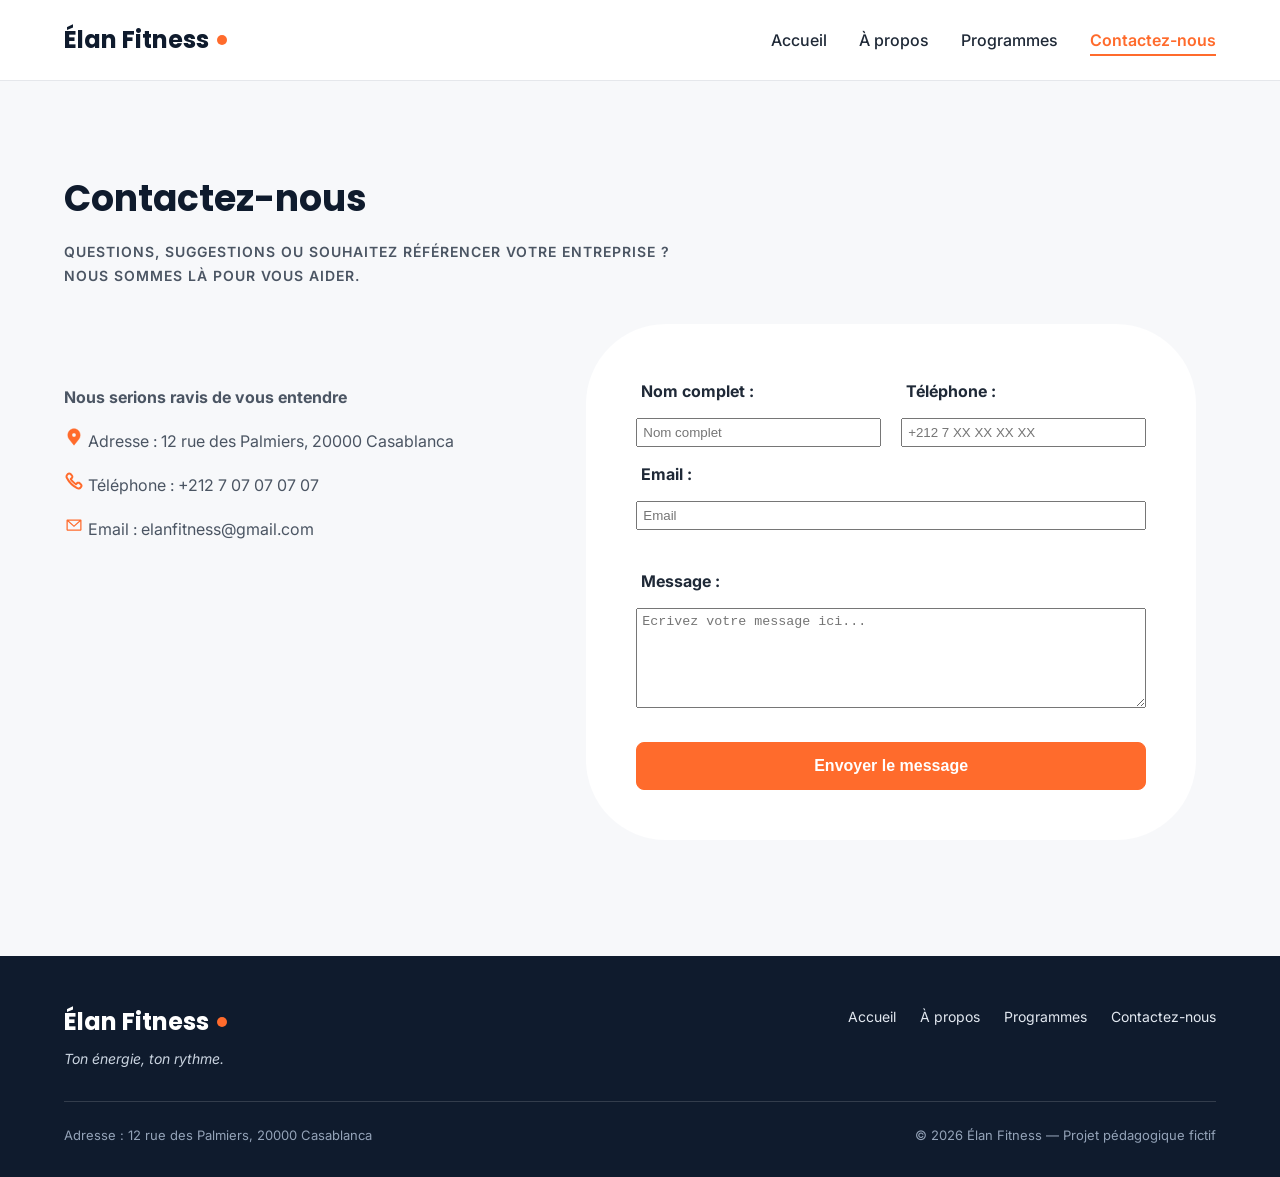
==== contact.html @ 9fa4dff3 "Ameliorer la page Contact" ====
<!DOCTYPE html>
<html lang="en">
<head>
    <meta charset="UTF-8">
    <meta name="viewport" content="width=device-width, initial-scale=1.0">
    <title>Élan Fitness | Salle de sport à Casablanca</title>

  <link rel="preconnect" href="https://fonts.googleapis.com">
  <link rel="preconnect" href="https://fonts.gstatic.com" crossorigin>
  <link href="https://fonts.googleapis.com/css2?family=Inter:wght@400;500;600&family=Poppins:wght@600;700;800&display=swap" rel="stylesheet">

  <link rel="stylesheet" href="style.css">
</head>
<body>
    <header class="en-tete">
    <div class="conteneur en-tete-contenu">
      <a href="#accueil" class="logo">Élan Fitness</a>

      <nav aria-label="Navigation principale">
        <ul class="menu">
          <li><a href="./index.html">Accueil</a></li>
          <li><a href="./propos.html" >À propos</a></li>
          <li><a href="./programmes.html">Programmes</a></li>
          <li><a href="./contact.html"class="lien-actif">Contactez-nous</a></li>
        </ul>
      </nav>
    </div>
   
  </header>
   <section id="contact" class="section">
        <div class="conteneur apropos-contenu">

        <div class="apropos-texte">
          <h2>Contactez-nous</h2>
          <p class="sur-titre">Questions, suggestions ou souhaitez référencer votre entreprise ? <br>Nous sommes là pour vous aider.</p>
          <div class="flex">
          <div class="gauche">
          <p><strong>Nous serions ravis de vous entendre</strong></p>
          <p><svg  viewBox="-1.76 -1.76 19.52 19.52" fill="none" xmlns="http://www.w3.org/2000/svg" stroke="#FF6B2C" stroke-width="0.46399999999999997"><g id="SVGRepo_bgCarrier" stroke-width="0"></g><g id="SVGRepo_tracerCarrier" stroke-linecap="round" stroke-linejoin="round" stroke="#FF6B2CCCCCCC" stroke-width="0.032"></g><g id="SVGRepo_iconCarrier"> <path fill-rule="evenodd" clip-rule="evenodd" d="M3.37892 10.2236L8 16L12.6211 10.2236C13.5137 9.10788 14 7.72154 14 6.29266V6C14 2.68629 11.3137 0 8 0C4.68629 0 2 2.68629 2 6V6.29266C2 7.72154 2.4863 9.10788 3.37892 10.2236ZM8 8C9.10457 8 10 7.10457 10 6C10 4.89543 9.10457 4 8 4C6.89543 4 6 4.89543 6 6C6 7.10457 6.89543 8 8 8Z" fill="#FF6B2C"></path> </g></svg> Adresse : 12 rue des Palmiers, 20000 Casablanca</p>
          <p><svg viewBox="0 0 24.00 24.00" fill="none" xmlns="http://www.w3.org/2000/svg" stroke="#FF6B2C"><g id="SVGRepo_bgCarrier" stroke-width="0"></g><g id="SVGRepo_tracerCarrier" stroke-linecap="round" stroke-linejoin="round"></g><g id="SVGRepo_iconCarrier"> <path d="M14.3308 15.9402L15.6608 14.6101C15.8655 14.403 16.1092 14.2384 16.3778 14.1262C16.6465 14.014 16.9347 13.9563 17.2258 13.9563C17.517 13.9563 17.8052 14.014 18.0739 14.1262C18.3425 14.2384 18.5862 14.403 18.7908 14.6101L20.3508 16.1702C20.5579 16.3748 20.7224 16.6183 20.8346 16.887C20.9468 17.1556 21.0046 17.444 21.0046 17.7351C21.0046 18.0263 20.9468 18.3146 20.8346 18.5833C20.7224 18.8519 20.5579 19.0954 20.3508 19.3L19.6408 20.02C19.1516 20.514 18.5189 20.841 17.8329 20.9541C17.1469 21.0672 16.4427 20.9609 15.8208 20.6501C10.4691 17.8952 6.11008 13.5396 3.35083 8.19019C3.03976 7.56761 2.93414 6.86242 3.04914 6.17603C3.16414 5.48963 3.49384 4.85731 3.99085 4.37012L4.70081 3.65015C5.11674 3.23673 5.67937 3.00464 6.26581 3.00464C6.85225 3.00464 7.41488 3.23673 7.83081 3.65015L9.40082 5.22021C9.81424 5.63615 10.0463 6.19871 10.0463 6.78516C10.0463 7.3716 9.81424 7.93416 9.40082 8.3501L8.0708 9.68018C8.95021 10.8697 9.91617 11.9926 10.9608 13.04C11.9994 14.0804 13.116 15.04 14.3008 15.9102L14.3308 15.9402Z" stroke="#FF6B2C" stroke-width="2.4" stroke-linecap="round" stroke-linejoin="round"></path> </g></svg> Téléphone : +212 7 07 07 07 07</p>
          <p><svg  viewBox="0 0 24 24" fill="none" xmlns="http://www.w3.org/2000/svg" stroke="#FF6B2C" stroke-width="0.00024000000000000003"><g id="SVGRepo_bgCarrier" stroke-width="0"></g><g id="SVGRepo_tracerCarrier" stroke-linecap="round" stroke-linejoin="round"></g><g id="SVGRepo_iconCarrier"> <path fill-rule="evenodd" clip-rule="evenodd" d="M3.75 5.25L3 6V18L3.75 18.75H20.25L21 18V6L20.25 5.25H3.75ZM4.5 7.6955V17.25H19.5V7.69525L11.9999 14.5136L4.5 7.6955ZM18.3099 6.75H5.68986L11.9999 12.4864L18.3099 6.75Z" fill="#FF6B2C"></path> </g></svg> Email : elanfitness@gmail.com</p>
          </div>
          <div class="droite">
          <form>
        <div class="formuleM"> 
        
        <div class="ligne">

            <div>
        <label for="nom">Nom complet :</label>
        <input id="nom" type="text" placeholder="Nom complet" required>
          </div>

            <div>
        <label for="tele">Téléphone :</label>
        <input id="tele" type="tel" placeholder="+212 7 XX XX XX XX">
             </div>

          </div>

        <label for="eml">Email :</label>
        <input id="eml" type="email" placeholder="Email"><br>
        
        <label for="msg">Message :</label>
        <textarea id="msg" type="text" placeholder="Ecrivez votre message ici... "></textarea><br>
        
          <button class="bouton bouton-principal">Envoyer le message</button>
        
                
        </div>
        </form> 
        </div>
        </div>
                
          

    </section>

  <footer class="pied-de-page">
    <div class="conteneur">

      <div class="pied-haut">
        <div>
          <p class="logo logo-clair">Élan Fitness</p>
          <p class="slogan">Ton énergie, ton rythme.</p>
        </div>

        <nav aria-label="Navigation du pied de page">
          <ul class="menu menu-pied">
            <li><a href="./index.html">Accueil</a></li>
            <li><a href="./propos.html">À propos</a></li>
            <li><a href="./programmes.html">Programmes</a></li>
            <li><a href="./contact.html">Contactez-nous</a></li>
          </ul>
        </nav>
      </div>

      <div class="pied-bas">
        <p>Adresse : 12 rue des Palmiers, 20000 Casablanca</p>
        <p>&copy; 2026 Élan Fitness — Projet pédagogique fictif</p>
      </div>

    </div>
  </footer>

</body>
</html>
---- style.css ----
* {
  box-sizing: border-box;
  margin: 0;
  padding: 0;
}

html {
  scroll-behavior: smooth;
}

body {
  font-family: 'Inter', Arial, sans-serif;
  font-size: 16px;
  line-height: 1.5;
  color: #1F2937;
  background-color: #F7F8FA;
}

h1, h2, h3, h4 {
  font-family: 'Poppins', Arial, sans-serif;
  color: #0F1B2D;
}

a {
  color: inherit;
  text-decoration: none;
}

ul {
  list-style: none;
}

img {
  display: block;
  max-width: 100%;
}

a:focus-visible,
button:focus-visible {
  outline: 3px solid #FF6B2C;
  outline-offset: 2px;
}

svg{
  height: 20px;
}

.conteneur {
  width: 100%;
  max-width: 1200px;
  margin: 0 auto;
  padding: 0 24px;
}

.section {
  padding: 96px 0;
}

.section-blanche {
  background-color: #FFFFFF;
  border-top: 1px solid #E5E7EB;
  border-bottom: 1px solid #E5E7EB;
}

.section-titre {
  max-width: 640px;
  margin: 0 auto 64px;
  text-align: center;
}

.section-titre h2 {
  font-size: 32px;
  margin-bottom: 16px;
}

.section-titre h3 {
  font-size: 26px;
  margin-bottom: 12px;
}

.section-titre p {
  color: #4B5563;
}

.sur-titre {
  font-size: 14px;
  font-weight: 600;
  color: #FF6B2C;
  text-transform: uppercase;
  letter-spacing: 1px;
  margin-bottom: 12px;
}

.bouton {
  display: inline-block;
  padding: 14px 28px;
  border-radius: 8px;
  font-size: 16px;
  font-weight: 600;
  text-align: center;
  cursor: pointer;
}

.bouton-principal {
  background-color: #FF6B2C;
  border: 1px solid #FF6B2C;
  color: #FFFFFF;
}

.bouton-principal:hover {
  background-color: #F05817;
}

.bouton-secondaire {
  background-color: #FFFFFF;
  border: 1px solid #0F1B2D;
  color: #0F1B2D;
}

.bouton-secondaire:hover {
  background-color: #F3F4F6;
}

.cartes {
  display: flex;
  gap: 24px;
}

.carte {
  flex: 1;
  background-color: #FFFFFF;
  border: 1px solid #E5E7EB;
  border-radius: 12px;
  box-shadow: 0 1px 3px rgba(15, 27, 45, 0.08);
}

.icone {
  width: 48px;
  height: 48px;
  background-color: #FFF0EA;
  border-radius: 8px;
  display: flex;
  align-items: center;
  justify-content: center;
}

.icone img {
  width: 24px;
  height: 24px;
}

.icone-petite {
  width: 32px;
  height: 32px;
  border-radius: 50%;
}

.icone-petite img {
  width: 16px;
  height: 16px;
}

.en-tete {
  position: sticky;
  top: 0;
  z-index: 10;
  background-color: #FFFFFF;
  border-bottom: 1px solid #E5E7EB;
}

.en-tete-contenu {
  height: 80px;
  display: flex;
  align-items: center;
  justify-content: space-between;
}

.logo {
  display: flex;
  align-items: center;
  font-family: 'Poppins', Arial, sans-serif;
  font-size: 24px;
  font-weight: 700;
  color: #0F1B2D;
}

.logo::after {
  content: "";
  width: 10px;
  height: 10px;
  margin-left: 8px;
  background-color: #FF6B2C;
  border-radius: 50%;
}

.menu {
  display: flex;
  gap: 32px;
}

.menu a {
  font-weight: 500;
  padding-bottom: 4px;
  border-bottom: 2px solid transparent;
}

.menu a:hover {
  color: #FF6B2C;
}

.menu .lien-actif {
  color: #FF6B2C;
  font-weight: 600;
  border-bottom-color: #FF6B2C;
}

.hero {
  padding: 64px 0 96px;
}

.hero-contenu {
  display: flex;
  align-items: center;
  gap: 32px;
}

.hero-texte {
  flex: 7;
}

.hero-texte h1 {
  font-size: 48px;
  font-weight: 800;
  line-height: 1.2;
  margin-bottom: 24px;
}

.hero-description {
  max-width: 520px;
  font-size: 18px;
  line-height: 1.6;
  color: #4B5563;
  margin-bottom: 32px;
}

.boutons {
  display: flex;
  flex-wrap: wrap;
  gap: 16px;
}

.hero-image {
  flex: 5;
  min-width: 0;
  height: 400px;
  object-fit: cover;
  border-radius: 16px;
  border: 1px solid #E5E7EB;
  box-shadow: 0 10px 25px rgba(15, 27, 45, 0.15);
}

.chiffres {
  display: flex;
  margin-top: 64px;
  padding: 32px;
  background-color: #FFFFFF;
  border: 1px solid #E5E7EB;
  border-radius: 12px;
  box-shadow: 0 1px 3px rgba(15, 27, 45, 0.08);
}

.chiffre {
  flex: 1;
  text-align: center;
  font-weight: 500;
  color: #0F1B2D;
}

.chiffre + .chiffre {
  border-left: 1px solid #E5E7EB;
}

.chiffre-nombre {
  font-family: 'Poppins', Arial, sans-serif;
  font-size: 36px;
  font-weight: 800;
  color: #FF6B2C;
}

.carte-avantage {
  padding: 24px;
  background-color: #F7F8FA;
  box-shadow: none;
}

.carte-avantage .icone {
  margin-bottom: 20px;
}

.carte-avantage h3 {
  font-size: 20px;
  margin-bottom: 8px;
}

.carte-avantage p {
  color: #4B5563;
  line-height: 1.6;
}

.apropos-contenu {
  display: flex;
  align-items: center;
  gap: 64px;
}

.apropos-texte {
  flex: 7;
}

.apropos-texte h2 {
  font-size: 36px;
  line-height: 1.2;
  margin-bottom: 20px;
}

.apropos-texte p {
  color: #4B5563;
  line-height: 1.7;
  margin-bottom: 16px;
}

.valeurs {
  display: flex;
  gap: 16px;
  margin-top: 32px;
}

.valeur {
  flex: 1;
  display: flex;
  align-items: center;
  gap: 12px;
  padding: 12px 16px;
  background-color: #FFFFFF;
  border: 1px solid #E5E7EB;
  border-radius: 12px;
  font-family: 'Poppins', Arial, sans-serif;
  font-size: 14px;
  font-weight: 600;
  color: #0F1B2D;
}

.apropos-image {
  flex: 5;
  min-width: 0;
  height: 360px;
  object-fit: cover;
  border-radius: 16px;
  box-shadow: 0 10px 25px rgba(15, 27, 45, 0.15);
}

.carte-programme {
  display: flex;
  flex-direction: column;
  overflow: hidden;
}

.carte-programme > img {
  width: 100%;
  height: 200px;
  object-fit: cover;
}

.programme-corps {
  flex: 1;
  display: flex;
  flex-direction: column;
  padding: 20px;
}

.programme-corps h3 {
  font-size: 20px;
  margin-bottom: 8px;
}

.programme-corps p {
  font-size: 15px;
  color: #4B5563;
}

.etiquette {
  align-self: flex-start;
  padding: 4px 10px;
  margin-bottom: 12px;
  border-radius: 6px;
  font-size: 12px;
  font-weight: 600;
}

.etiquette-orange {
  background-color: #FFEDE5;
  color: #C2410C;
}

.etiquette-bleue {
  background-color: #DBEAFE;
  color: #1D4ED8;
}

.etiquette-verte {
  background-color: #D1FAE5;
  color: #047857;
}

.programme-corps .duree {
  display: flex;
  align-items: center;
  gap: 8px;
  margin-top: auto;
  padding-top: 16px;
  border-top: 1px solid #E5E7EB;
  font-size: 13px;
  font-weight: 600;
  color: #0F1B2D;
}

.programme-corps h3 + p {
  margin-bottom: 16px;
}

.duree img {
  width: 16px;
  height: 16px;
}

.formules {
  margin-top: 96px;
}

.formule {
  position: relative;
  display: flex;
  flex-direction: column;
  padding: 28px;
}

.formule h4 {
  font-size: 20px;
}

.prix {
  margin: 8px 0 16px;
  font-family: 'Poppins', Arial, sans-serif;
  font-size: 30px;
  font-weight: 800;
  color: #FF6B2C;
}

.prix span {
  font-family: 'Inter', Arial, sans-serif;
  font-size: 16px;
  font-weight: 500;
  color: #4B5563;
}

.prix-note {
  margin: -8px 0 16px;
  font-size: 13px;
  color: #4B5563;
}

.formule-liste {
  flex: 1;
  margin-bottom: 24px;
}

.formule-liste li {
  padding-left: 28px;
  margin-bottom: 12px;
  font-size: 15px;
  background-image: url('img/icone-check.svg');
  background-repeat: no-repeat;
  background-position: left center;
  background-size: 16px;
}

.formule .bouton {
  display: block;
}

.formule-populaire {
  border: 2px solid #FF6B2C;
  box-shadow: 0 10px 25px rgba(255, 107, 44, 0.2);
}

.badge-populaire {
  position: absolute;
  top: -14px;
  left: 50%;
  transform: translateX(-50%);
  padding: 4px 14px;
  background-color: #FF6B2C;
  border-radius: 999px;
  font-size: 12px;
  font-weight: 700;
  text-transform: uppercase;
  color: #FFFFFF;
}

.pied-de-page {
  padding: 48px 0 32px;
  background-color: #0F1B2D;
  color: #FFFFFF;
}

.pied-haut {
  display: flex;
  justify-content: space-between;
  align-items: flex-start;
  padding-bottom: 32px;
  border-bottom: 1px solid rgba(255, 255, 255, 0.15);
}

.logo-clair {
  color: #FFFFFF;
}

.slogan {
  margin-top: 8px;
  font-size: 14px;
  font-style: italic;
  color: #CBD5E1;
}

.menu-pied {
  gap: 24px;
}

.menu-pied a {
  font-size: 14px;
  font-weight: 400;
  color: #E2E8F0;
}

.pied-bas {
  display: flex;
  justify-content: space-between;
  margin-top: 24px;
  font-size: 13px;
  color: #94A3B8;
}
.flex {
      display: flex;
    }
.gauche {
      width: 65%;
      padding-top: 80px;
    }

    .droite {
      width: 90%;
      padding: 20px;
      padding-left: 50px;
    }
    .formuleM{
      background-color:#FFFFFF ;
      border-radius : 80px ;
      width: 100%;
      padding: 50px;
      display: flex;
      flex-direction: column;
      
      
    }
    .formuleM label{
      border-radius: 50px;
      font-weight: bold;
      padding: 5px;
      margin-bottom: 10px;

    }
    .formuleM input{
      padding: 5px;
      margin-bottom:10px ;
    }
    .formuleM #msg {
      height: 100px;
      padding: 5px;
      margin-bottom:10px ;
    
    }
    .ligne {
    display: flex;
    gap: 20px;
}

  .ligne > div {
    width: 50%;
    display: flex;
    flex-direction: column;
}
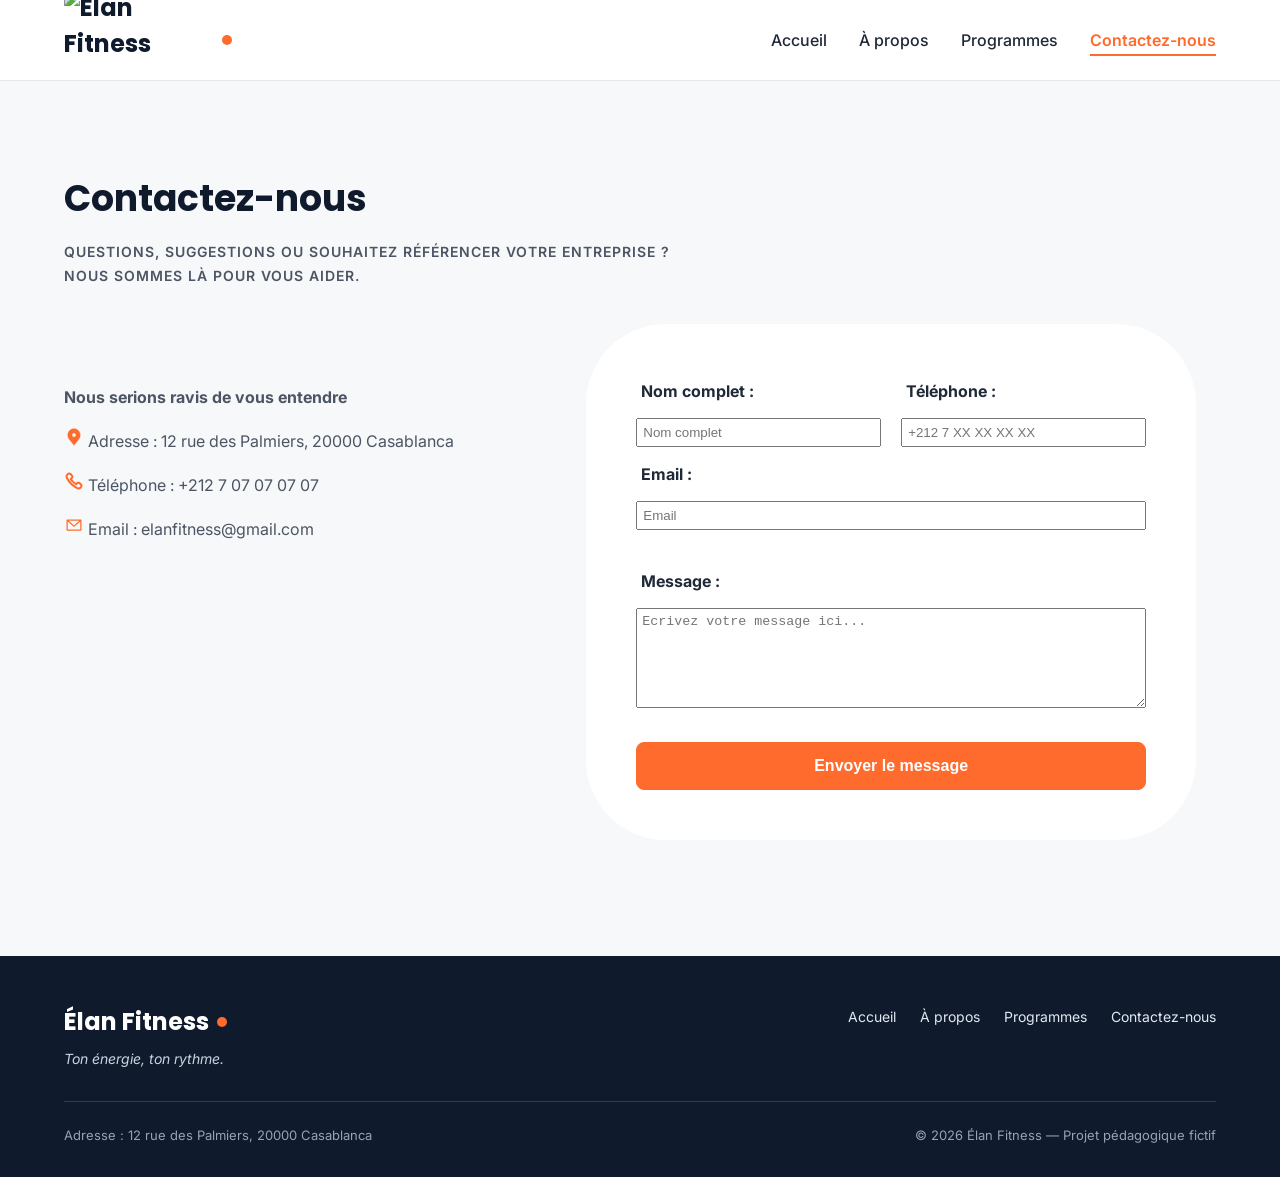
==== commit 0a25fdf3: "Ajout du logo" ====
--- a/contact.html
+++ b/contact.html
@@ -14,7 +14,9 @@
 <body>
     <header class="en-tete">
     <div class="conteneur en-tete-contenu">
-      <a href="#accueil" class="logo">Élan Fitness</a>
+      <a href="/index.html" class="logo">
+          <img src="img/logo-elan.png" alt="Élan Fitness">
+        </a>
 
       <nav aria-label="Navigation principale">
         <ul class="menu">
--- a/style.css
+++ b/style.css
@@ -569,7 +569,6 @@
       padding: 50px;
       display: flex;
       flex-direction: column;
-      
       
     }
     .formuleM label{
@@ -598,4 +597,8 @@
     width: 50%;
     display: flex;
     flex-direction: column;
+}
+.logo img {
+    width: 150px;
+    height: 100px;
 }
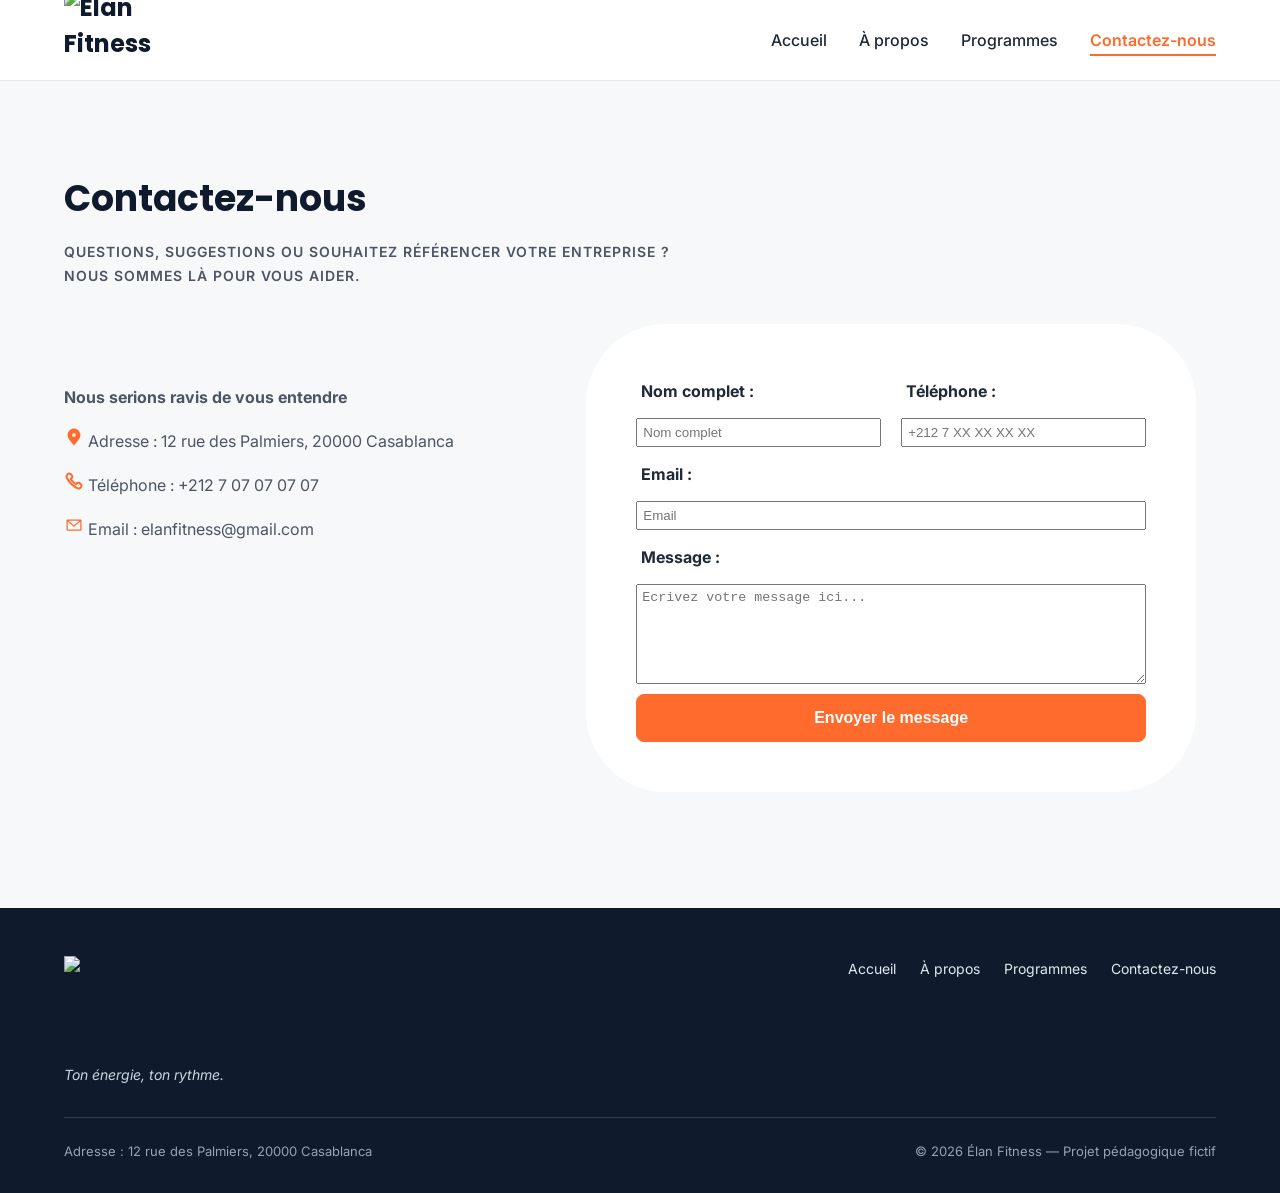
==== commit 8c1d105c: "ajouter responsive" ====
--- a/contact.html
+++ b/contact.html
@@ -61,10 +61,10 @@
           </div>
 
         <label for="eml">Email :</label>
-        <input id="eml" type="email" placeholder="Email"><br>
+        <input id="eml" type="email" placeholder="Email">
         
         <label for="msg">Message :</label>
-        <textarea id="msg" type="text" placeholder="Ecrivez votre message ici... "></textarea><br>
+        <textarea id="msg" type="text" placeholder="Ecrivez votre message ici... "></textarea>
         
           <button class="bouton bouton-principal">Envoyer le message</button>
         
@@ -83,7 +83,9 @@
 
       <div class="pied-haut">
         <div>
-          <p class="logo logo-clair">Élan Fitness</p>
+          <p class="logo">
+            <img src="img/logo-elan.png" alt="Élan Fitness">
+          </p>
           <p class="slogan">Ton énergie, ton rythme.</p>
         </div>
 
--- a/style.css
+++ b/style.css
@@ -184,14 +184,7 @@
   color: #0F1B2D;
 }
 
-.logo::after {
-  content: "";
-  width: 10px;
-  height: 10px;
-  margin-left: 8px;
-  background-color: #FF6B2C;
-  border-radius: 50%;
-}
+
 
 .menu {
   display: flex;
@@ -572,7 +565,7 @@
       
     }
     .formuleM label{
-      border-radius: 50px;
+      border-radius: 60px;
       font-weight: bold;
       padding: 5px;
       margin-bottom: 10px;
@@ -601,4 +594,277 @@
 .logo img {
     width: 150px;
     height: 100px;
-}+}
+
+
+@media (max-width: 768px) {
+
+  .conteneur {
+    padding: 0 16px;
+  }
+
+  .section {
+    padding: 60px 0;
+  }
+
+  
+  .en-tete-contenu {
+    height: auto;
+    min-height: 70px;
+    flex-direction: column;
+    gap: 15px;
+    padding: 15px 0;
+  }
+
+  .logo {
+    font-size: 20px;
+  }
+
+  .logo img {
+    width: 100px;
+    height: auto;
+  }
+
+  .menu {
+    width: 100%;
+    justify-content: center;
+    gap: 15px;
+    flex-wrap: wrap;
+  }
+
+  .menu a {
+    font-size: 14px;
+  }
+  
+
+  
+  .hero {
+    padding: 45px 0 60px;
+  }
+
+  .hero-contenu {
+    flex-direction: column;
+  }
+
+  .hero-texte {
+    width: 100%;
+  }
+
+  .hero-texte h1 {
+    font-size: 34px;
+  }
+
+  .hero-description {
+    font-size: 16px;
+  }
+
+  .hero-image {
+    width: 100%;
+    height: 280px;
+  }
+
+  
+  .boutons {
+    flex-direction: column;
+  }
+
+  .bouton {
+    width: 100%;
+  }
+  .bouton {
+    width: 100%;
+    padding: 12px 20px;
+    font-size: 15px;
+  }
+
+  
+  .chiffres {
+    flex-direction: column;
+    gap: 20px;
+    padding: 25px;
+  }
+
+  .chiffre + .chiffre {
+    border-left: none;
+    border-top: 1px solid #E5E7EB;
+    padding-top: 20px;
+  }
+
+  
+  .cartes {
+    flex-direction: column;
+  }
+
+  
+  .apropos-contenu {
+    flex-direction: column;
+    gap: 30px;
+  }
+
+  .apropos-texte {
+    width: 100%;
+  }
+
+  .apropos-texte h2 {
+    font-size: 30px;
+  }
+
+  .apropos-image {
+    width: 100%;
+    height: 280px;
+  }
+
+  .valeurs {
+    flex-direction: column;
+  }
+
+  
+  .carte-programme > img {
+    height: 180px;
+  }
+
+  
+  .formules {
+    margin-top: 60px;
+  }
+
+  .formule {
+    padding: 25px;
+  }
+
+ 
+  .flex {
+    flex-direction: column;
+  }
+
+  .gauche,
+  .droite {
+    width: 100%;
+  }
+
+  .gauche {
+    padding-top: 20px;
+  }
+
+  .droite {
+    padding: 20px 0;
+  }
+  .droite {
+    width: 100%;
+  }
+
+  .gauche {
+    padding-top: 20px;
+  }
+
+  .droite {
+    padding: 20px 0;
+  }
+
+  .formuleM {
+    width: 100%;
+    padding: 25px;
+    border-radius: 30px;
+  }
+
+  .ligne {
+    flex-direction: column;
+    gap: 0;
+  }
+
+  .ligne > div {
+    width: 100%;
+  }
+  .formuleM label{
+      
+      padding: 0px;
+      
+    }
+
+  
+  .formuleM #msg {
+    width: 100%;
+  }
+
+  
+  .pied-haut {
+    flex-direction: column;
+    gap: 25px;
+  }
+
+  .menu-pied {
+    flex-wrap: wrap;
+  }
+
+  .pied-bas {
+    flex-direction: column;
+    gap: 10px;
+  }
+}
+
+@media (max-width: 992px) {
+
+  .conteneur {
+    padding: 0 20px;
+  }
+
+  .section {
+    padding: 70px 0;
+  }
+
+  
+  .menu {
+    gap: 20px;
+  }
+
+  
+  .hero-contenu {
+    gap: 25px;
+  }
+
+  .hero-texte h1 {
+    font-size: 40px;
+  }
+
+  .hero-image {
+    height: 350px;
+  }
+
+  
+  .apropos-contenu {
+    gap: 35px;
+  }
+
+  .apropos-texte h2 {
+    font-size: 30px;
+  }
+
+  .apropos-image {
+    height: 320px;
+  }
+
+  
+  .cartes {
+    gap: 16px;
+  }
+
+  
+  .gauche {
+    width: 50%;
+  }
+
+  .droite {
+    width: 50%;
+    padding-left: 30px;
+  }
+
+  .formuleM {
+    padding: 35px;
+    border-radius: 40px;
+  }
+
+  .ligne {
+    gap: 15px;
+  }
+}
+
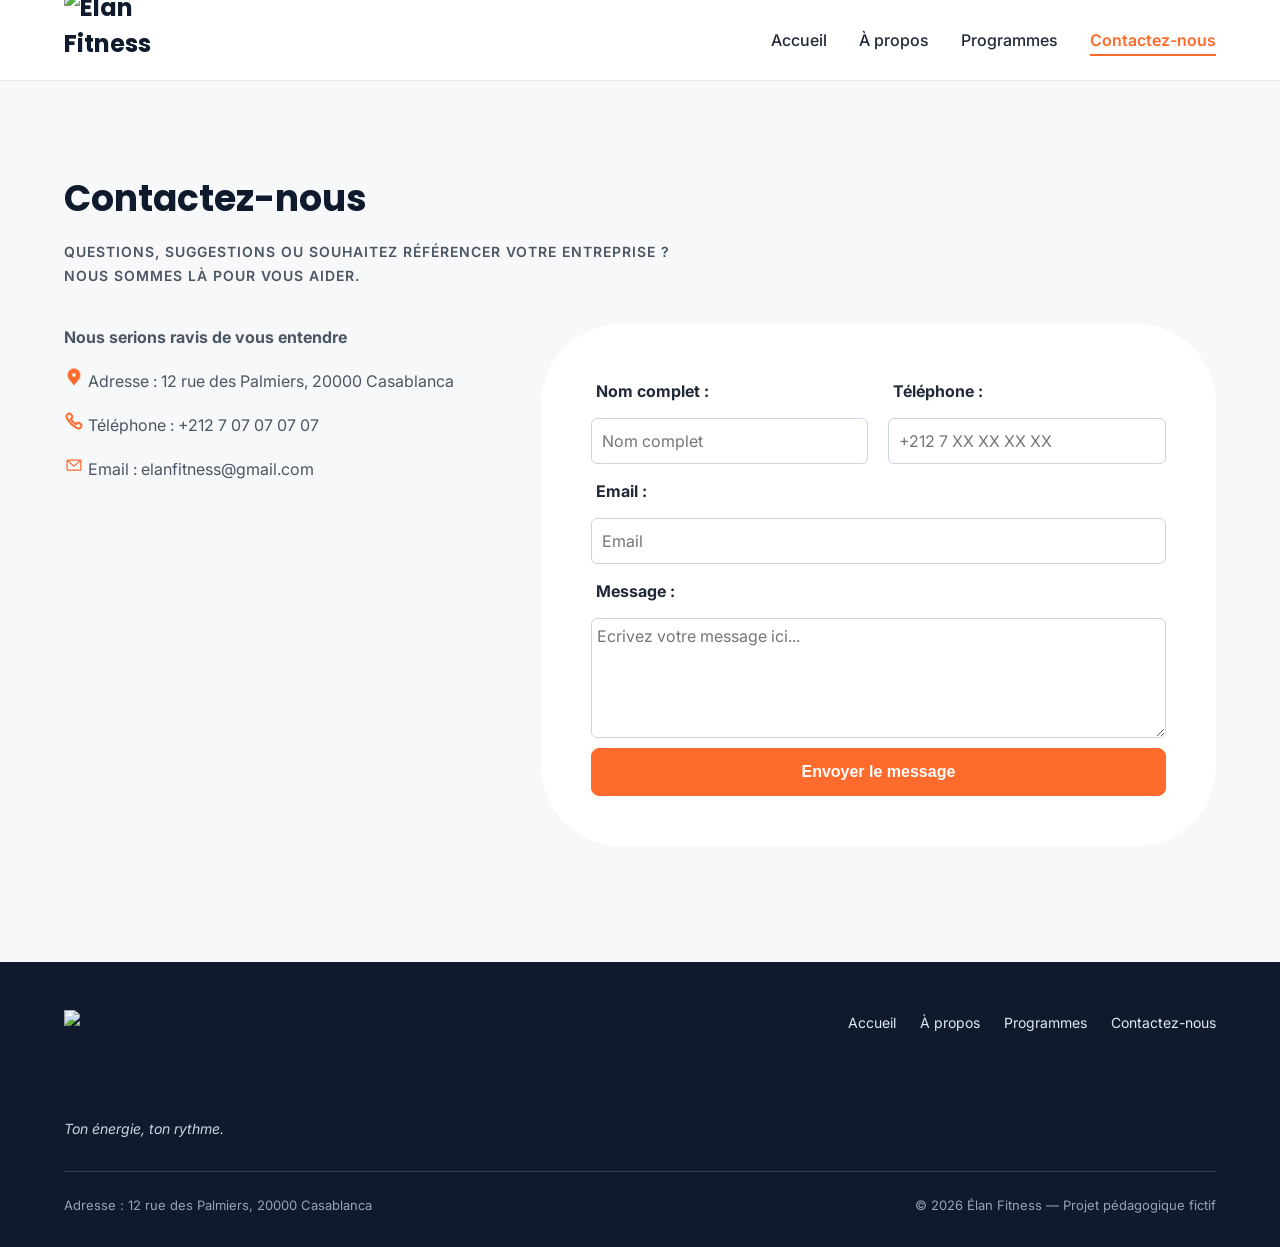
==== commit e41d0e35: "Modifier propos et programmes pour responsive" ====
--- a/contact.html
+++ b/contact.html
@@ -1,8 +1,9 @@
 <!DOCTYPE html>
-<html lang="en">
+<html lang="fr">
 <head>
     <meta charset="UTF-8">
-    <meta name="viewport" content="width=device-width, initial-scale=1.0">
+    <meta name="viewport" content="width=device-width, initial-scale=1">
+    <meta charset="UTF-8">
     <title>Élan Fitness | Salle de sport à Casablanca</title>
 
   <link rel="preconnect" href="https://fonts.googleapis.com">
@@ -108,4 +109,4 @@
   </footer>
 
 </body>
-</html>+</html>
--- a/style.css
+++ b/style.css
@@ -91,7 +91,7 @@
   margin-bottom: 12px;
 }
 
-.bouton {
+.bouton  {
   display: inline-block;
   padding: 14px 28px;
   border-radius: 8px;
@@ -543,228 +543,234 @@
   color: #94A3B8;
 }
 .flex {
-      display: flex;
-    }
+  display: flex;
+}
+
 .gauche {
-      width: 65%;
-      padding-top: 80px;
-    }
-
-    .droite {
-      width: 90%;
-      padding: 20px;
-      padding-left: 50px;
-    }
-    .formuleM{
-      background-color:#FFFFFF ;
-      border-radius : 80px ;
-      width: 100%;
-      padding: 50px;
-      display: flex;
-      flex-direction: column;
-      
-    }
-    .formuleM label{
-      border-radius: 60px;
-      font-weight: bold;
-      padding: 5px;
-      margin-bottom: 10px;
-
-    }
-    .formuleM input{
-      padding: 5px;
-      margin-bottom:10px ;
-    }
-    .formuleM #msg {
-      height: 100px;
-      padding: 5px;
-      margin-bottom:10px ;
-    
-    }
-    .ligne {
-    display: flex;
-    gap: 20px;
-}
-
-  .ligne > div {
-    width: 50%;
-    display: flex;
-    flex-direction: column;
+  width: 40%;
+  padding-top: 20px;
+}
+
+.droite {
+  width: 60%;
+  padding: 20px 0 20px 16px;
+}
+
+.formuleM {
+  display: flex;
+  flex-direction: column;
+  width: 100%;
+  padding: 50px;
+  background-color: #FFFFFF;
+  border-radius: 80px;
+}
+
+.formuleM label {
+  margin-bottom: 10px;
+  padding: 5px;
+  border-radius: 60px;
+  font-weight: bold;
+}
+
+.formuleM input {
+  margin-bottom: 10px;
+  padding: 5px;
+}
+
+.formuleM #msg {
+  height: 100px;
+  margin-bottom: 10px;
+  padding: 5px;
+}
+
+.ligne {
+  display: flex;
+  gap: 20px;
+}
+
+.ligne > div {
+  display: flex;
+  flex-direction: column;
+  width: 50%;
+}
+
+.formuleM input,
+.formuleM textarea {
+  width: 100%;
+  padding: 10px;
+  border: 1px solid #CBD5E1;
+  border-radius: 6px;
+  font: inherit;
+}
+
+.formuleM textarea {
+  min-height: 120px;
+  resize: vertical;
 }
 .logo img {
-    width: 150px;
-    height: 100px;
-}
-
-
-@media (max-width: 768px) {
-
+  width: 150px;
+  height: 100px;
+}
+
+.bouton:hover {
+  transform: scale(1.1);
+}
+
+
+
+
+
+
+/* Tablettes : les éléments prennent plus de place et peuvent passer à la ligne. */
+@media (max-width: 900px) {
+  .conteneur {
+    padding: 0 20px;
+  }
+
+  .section {
+    padding: 64px 0;
+  }
+
+  .menu {
+    gap: 16px;
+  }
+
+  .hero-texte h1 {
+    font-size: 38px;
+  }
+
+  .hero-image {
+    height: 320px;
+  }
+
+  .cartes {
+    flex-wrap: wrap;
+  }
+
+  .carte-programme {
+    flex: 1 1 calc(50% - 12px);
+  }
+
+  .apropos-contenu {
+    gap: 32px;
+  }
+
+  .valeurs {
+    flex-wrap: wrap;
+  }
+
+  .valeur {
+    flex: 1 1 200px;
+  }
+
+  .gauche {
+    width: 40%;
+    padding-top: 20px;
+  }
+
+  .droite {
+    width: 60%;
+    padding: 20px 0 20px 16px;
+  }
+}
+
+/* Téléphones : les colonnes deviennent une seule colonne. */
+@media (max-width: 600px) {
   .conteneur {
     padding: 0 16px;
   }
 
   .section {
-    padding: 60px 0;
-  }
-
-  
+    padding: 48px 0;
+  }
+
   .en-tete-contenu {
     height: auto;
-    min-height: 70px;
     flex-direction: column;
-    gap: 15px;
-    padding: 15px 0;
-  }
-
-  .logo {
-    font-size: 20px;
+    gap: 12px;
+    padding: 12px 0;
   }
 
   .logo img {
-    width: 100px;
+    width: 110px;
     height: auto;
   }
 
   .menu {
-    width: 100%;
     justify-content: center;
-    gap: 15px;
     flex-wrap: wrap;
+    gap: 8px 14px;
   }
 
   .menu a {
     font-size: 14px;
   }
-  
-
-  
+
   .hero {
-    padding: 45px 0 60px;
-  }
-
-  .hero-contenu {
+    padding: 40px 0 48px;
+  }
+
+  .hero-contenu,
+  .apropos-contenu {
     flex-direction: column;
-  }
-
-  .hero-texte {
-    width: 100%;
+    gap: 24px;
   }
 
   .hero-texte h1 {
-    font-size: 34px;
+    font-size: 32px;
   }
 
   .hero-description {
     font-size: 16px;
   }
 
-  .hero-image {
+  .hero-image,
+  .apropos-image {
     width: 100%;
-    height: 280px;
-  }
-
-  
-  .boutons {
+    height: 250px;
+  }
+
+  .boutons,
+  .cartes,
+  .valeurs {
     flex-direction: column;
   }
 
   .bouton {
     width: 100%;
   }
-  .bouton {
-    width: 100%;
-    padding: 12px 20px;
-    font-size: 15px;
-  }
-
-  
+
   .chiffres {
     flex-direction: column;
-    gap: 20px;
-    padding: 25px;
+    gap: 16px;
+    padding: 20px;
   }
 
   .chiffre + .chiffre {
-    border-left: none;
+    border: 0;
     border-top: 1px solid #E5E7EB;
-    padding-top: 20px;
-  }
-
-  
-  .cartes {
-    flex-direction: column;
-  }
-
-  
-  .apropos-contenu {
-    flex-direction: column;
-    gap: 30px;
-  }
-
-  .apropos-texte {
+    padding-top: 16px;
+  }
+
+  .carte-programme {
     width: 100%;
   }
 
-  .apropos-texte h2 {
-    font-size: 30px;
-  }
-
-  .apropos-image {
-    width: 100%;
-    height: 280px;
-  }
-
-  .valeurs {
-    flex-direction: column;
-  }
-
-  
-  .carte-programme > img {
-    height: 180px;
-  }
-
-  
-  .formules {
-    margin-top: 60px;
-  }
-
-  .formule {
-    padding: 25px;
-  }
-
- 
   .flex {
     flex-direction: column;
+    gap: 20px;
   }
 
   .gauche,
   .droite {
     width: 100%;
-  }
-
-  .gauche {
-    padding-top: 20px;
-  }
-
-  .droite {
-    padding: 20px 0;
-  }
-  .droite {
-    width: 100%;
-  }
-
-  .gauche {
-    padding-top: 20px;
-  }
-
-  .droite {
-    padding: 20px 0;
+    padding: 0;
   }
 
   .formuleM {
     width: 100%;
-    padding: 25px;
-    border-radius: 30px;
+    padding: 20px;
+    border-radius: 16px;
   }
 
   .ligne {
@@ -775,96 +781,19 @@
   .ligne > div {
     width: 100%;
   }
-  .formuleM label{
-      
-      padding: 0px;
-      
-    }
-
-  
-  .formuleM #msg {
+
+  .formuleM input,
+  .formuleM textarea {
     width: 100%;
   }
 
-  
-  .pied-haut {
-    flex-direction: column;
-    gap: 25px;
-  }
-
-  .menu-pied {
-    flex-wrap: wrap;
-  }
-
+  .pied-haut,
   .pied-bas {
     flex-direction: column;
-    gap: 10px;
-  }
-}
-
-@media (max-width: 992px) {
-
-  .conteneur {
-    padding: 0 20px;
-  }
-
-  .section {
-    padding: 70px 0;
-  }
-
-  
-  .menu {
-    gap: 20px;
-  }
-
-  
-  .hero-contenu {
-    gap: 25px;
-  }
-
-  .hero-texte h1 {
-    font-size: 40px;
-  }
-
-  .hero-image {
-    height: 350px;
-  }
-
-  
-  .apropos-contenu {
-    gap: 35px;
-  }
-
-  .apropos-texte h2 {
-    font-size: 30px;
-  }
-
-  .apropos-image {
-    height: 320px;
-  }
-
-  
-  .cartes {
-    gap: 16px;
-  }
-
-  
-  .gauche {
-    width: 50%;
-  }
-
-  .droite {
-    width: 50%;
-    padding-left: 30px;
-  }
-
-  .formuleM {
-    padding: 35px;
-    border-radius: 40px;
-  }
-
-  .ligne {
-    gap: 15px;
-  }
-}
-
+    gap: 18px;
+  }
+
+  .menu-pied {
+    justify-content: flex-start;
+  }
+}
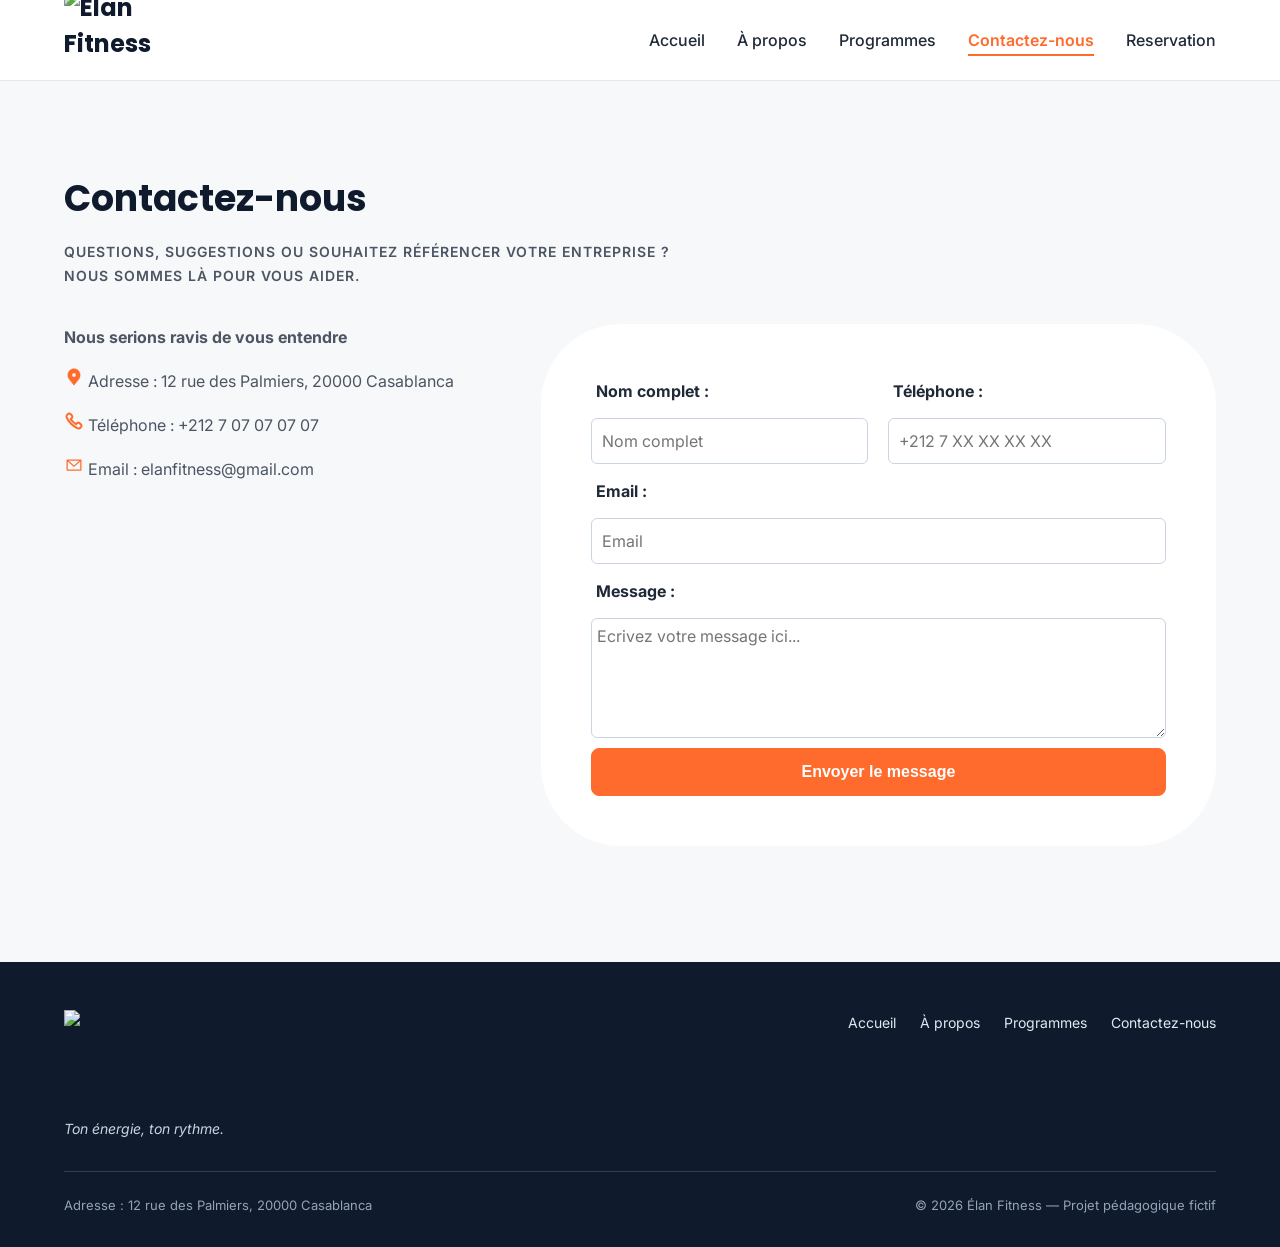
==== commit 029507d1: "creer la page de reservation" ====
--- a/contact.html
+++ b/contact.html
@@ -25,6 +25,7 @@
           <li><a href="./propos.html" >À propos</a></li>
           <li><a href="./programmes.html">Programmes</a></li>
           <li><a href="./contact.html"class="lien-actif">Contactez-nous</a></li>
+          <li><a href="./reserver.html">Reservation</a></li>
         </ul>
       </nav>
     </div>
--- a/style.css
+++ b/style.css
@@ -621,7 +621,7 @@
 
 
 
-/* Tablettes : les éléments prennent plus de place et peuvent passer à la ligne. */
+
 @media (max-width: 900px) {
   .conteneur {
     padding: 0 20px;
@@ -674,7 +674,7 @@
   }
 }
 
-/* Téléphones : les colonnes deviennent une seule colonne. */
+
 @media (max-width: 600px) {
   .conteneur {
     padding: 0 16px;
@@ -746,7 +746,7 @@
     padding: 20px;
   }
 
-  .chiffre + .chiffre {
+  .chiffre  {
     border: 0;
     border-top: 1px solid #E5E7EB;
     padding-top: 16px;
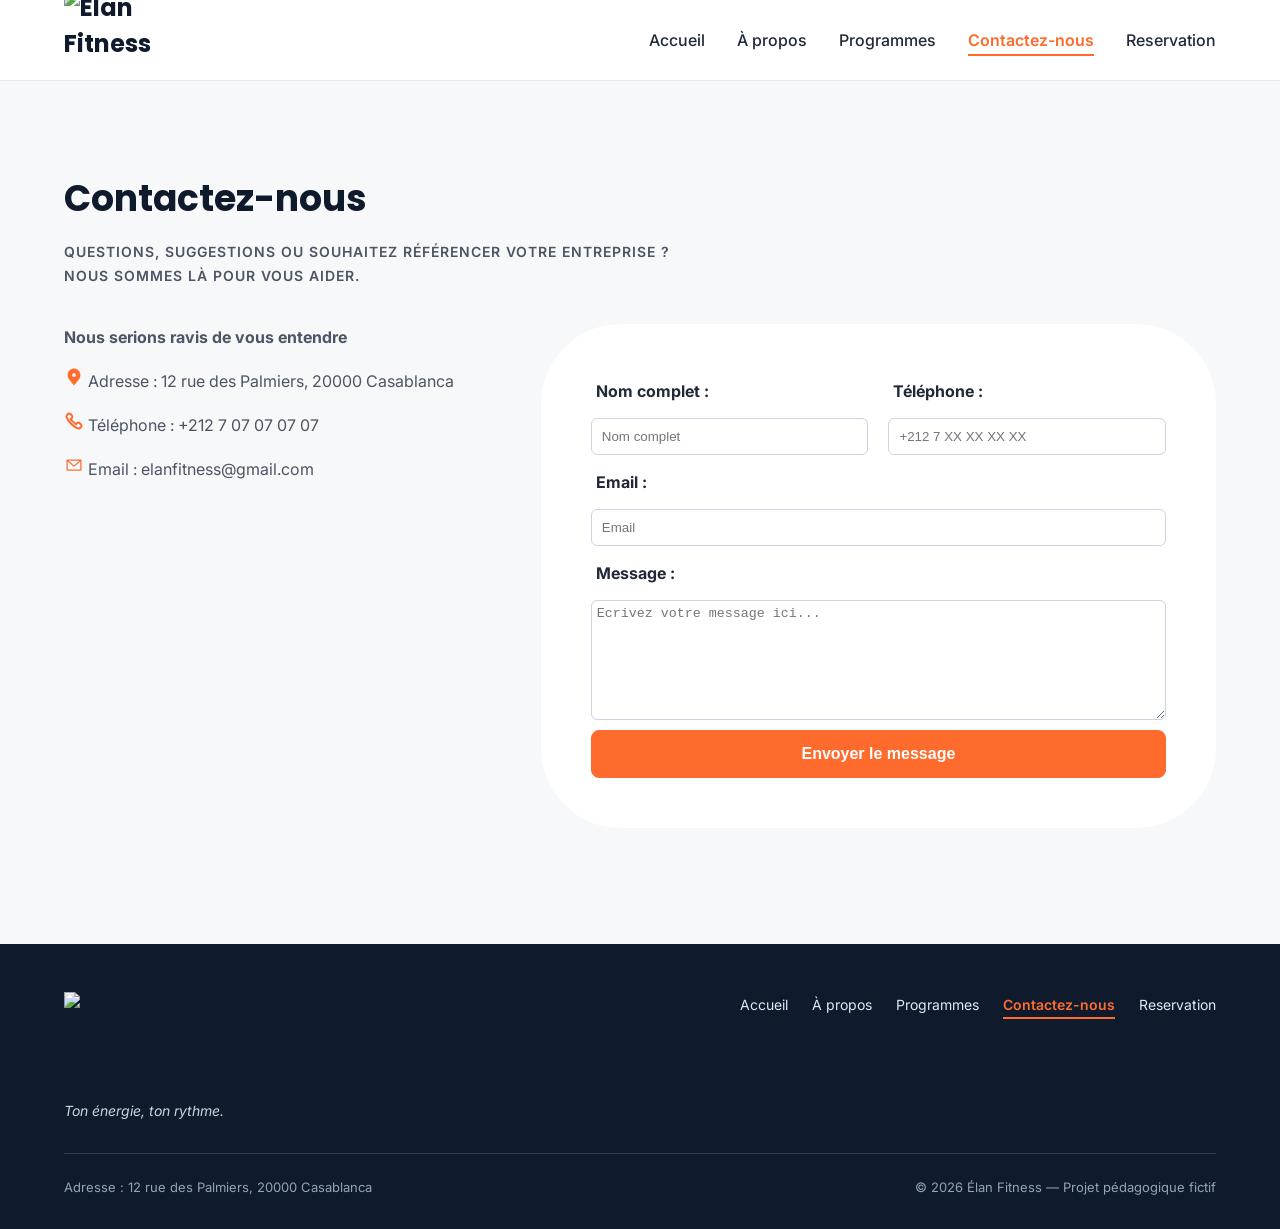
==== commit 957c2b10: "Modification totale du site" ====
--- a/contact.html
+++ b/contact.html
@@ -96,7 +96,8 @@
             <li><a href="./index.html">Accueil</a></li>
             <li><a href="./propos.html">À propos</a></li>
             <li><a href="./programmes.html">Programmes</a></li>
-            <li><a href="./contact.html">Contactez-nous</a></li>
+            <li><a href="./contact.html" class="lien-actif">Contactez-nous</a></li>
+            <li><a href="./reserver.html">Reservation</a></li>
           </ul>
         </nav>
       </div>
--- a/style.css
+++ b/style.css
@@ -542,6 +542,7 @@
   font-size: 13px;
   color: #94A3B8;
 }
+
 .flex {
   display: flex;
 }
@@ -574,7 +575,10 @@
 
 .formuleM input {
   margin-bottom: 10px;
-  padding: 5px;
+  padding: 10px;
+  width: 100%;
+  border: 1px solid #CBD5E1;
+  border-radius: 6px;
 }
 
 .formuleM #msg {
@@ -594,19 +598,16 @@
   width: 50%;
 }
 
-.formuleM input,
 .formuleM textarea {
   width: 100%;
   padding: 10px;
   border: 1px solid #CBD5E1;
   border-radius: 6px;
-  font: inherit;
-}
-
-.formuleM textarea {
   min-height: 120px;
-  resize: vertical;
-}
+  
+}
+
+
 .logo img {
   width: 150px;
   height: 100px;
@@ -616,63 +617,16 @@
   transform: scale(1.1);
 }
 
-
-
-
-
-
-
-@media (max-width: 900px) {
-  .conteneur {
-    padding: 0 20px;
-  }
-
-  .section {
-    padding: 64px 0;
-  }
-
-  .menu {
-    gap: 16px;
-  }
-
-  .hero-texte h1 {
-    font-size: 38px;
-  }
-
-  .hero-image {
-    height: 320px;
-  }
-
-  .cartes {
-    flex-wrap: wrap;
-  }
-
-  .carte-programme {
-    flex: 1 1 calc(50% - 12px);
-  }
-
-  .apropos-contenu {
-    gap: 32px;
-  }
-
-  .valeurs {
-    flex-wrap: wrap;
-  }
-
-  .valeur {
-    flex: 1 1 200px;
-  }
-
-  .gauche {
-    width: 40%;
-    padding-top: 20px;
-  }
-
-  .droite {
-    width: 60%;
-    padding: 20px 0 20px 16px;
-  }
-}
+.formuleM select{
+  margin-bottom: 10px;
+  padding: 10px;
+  width: 100%;
+  border: 1px solid #CBD5E1;
+  border-radius: 6px;
+  
+
+}
+
 
 
 @media (max-width: 600px) {
@@ -710,7 +664,10 @@
     padding: 40px 0 48px;
   }
 
-  .hero-contenu,
+  .hero-contenu{
+    flex-direction: column;
+    gap: 20px;
+  }
   .apropos-contenu {
     flex-direction: column;
     gap: 24px;
@@ -724,14 +681,13 @@
     font-size: 16px;
   }
 
-  .hero-image,
+ 
   .apropos-image {
     width: 100%;
     height: 250px;
   }
 
-  .boutons,
-  .cartes,
+  
   .valeurs {
     flex-direction: column;
   }
@@ -761,7 +717,7 @@
     gap: 20px;
   }
 
-  .gauche,
+  
   .droite {
     width: 100%;
     padding: 0;
@@ -782,18 +738,31 @@
     width: 100%;
   }
 
-  .formuleM input,
+  
   .formuleM textarea {
     width: 100%;
   }
 
-  .pied-haut,
+  
   .pied-bas {
     flex-direction: column;
     gap: 18px;
   }
 
   .menu-pied {
-    justify-content: flex-start;
-  }
-}
+    flex-direction: column;
+  }
+
+  .gauche {
+    width: 100%;
+  }
+  .cartes {
+    flex-wrap: wrap;
+  }
+
+  .carte-programme {
+    flex: 1 1 calc(50% - 12px);
+  }
+  
+  
+}
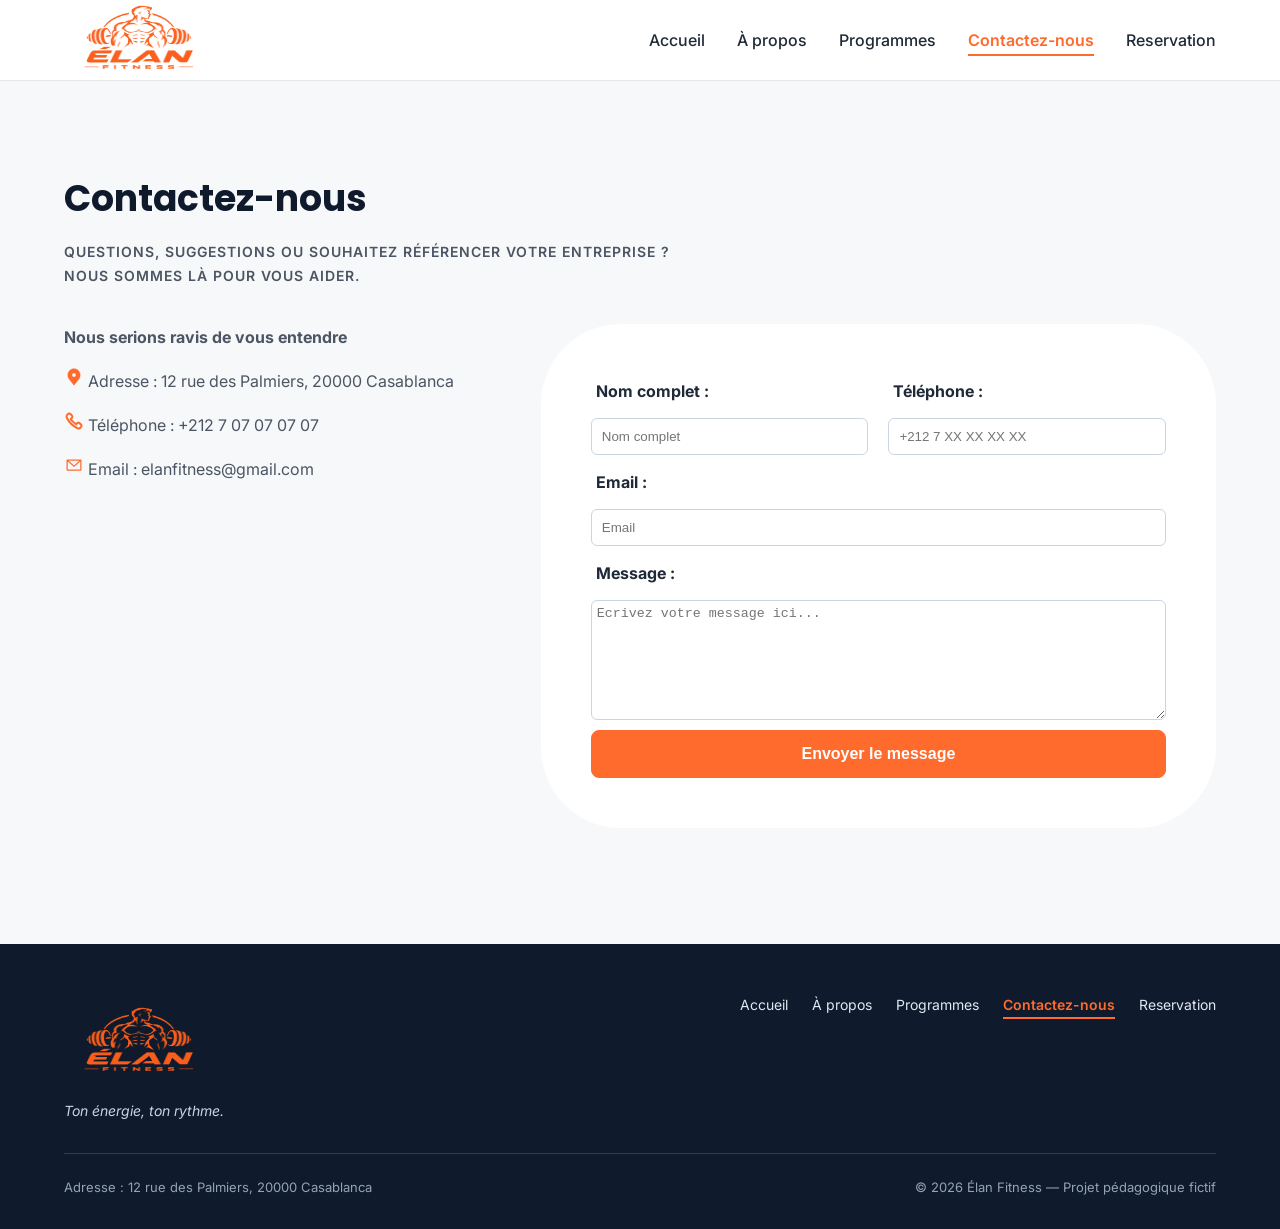
==== commit f5351e57: "modifier path du l'image logo" ====
--- a/contact.html
+++ b/contact.html
@@ -16,7 +16,7 @@
     <header class="en-tete">
     <div class="conteneur en-tete-contenu">
       <a href="/index.html" class="logo">
-          <img src="img/logo-elan.png" alt="Élan Fitness">
+          <img src="./img/Logo-elan.png"  alt="Élan Fitness">
         </a>
 
       <nav aria-label="Navigation principale">
@@ -86,7 +86,7 @@
       <div class="pied-haut">
         <div>
           <p class="logo">
-            <img src="img/logo-elan.png" alt="Élan Fitness">
+            <img src="./img/Logo-elan.png"  alt="Élan Fitness">
           </p>
           <p class="slogan">Ton énergie, ton rythme.</p>
         </div>
